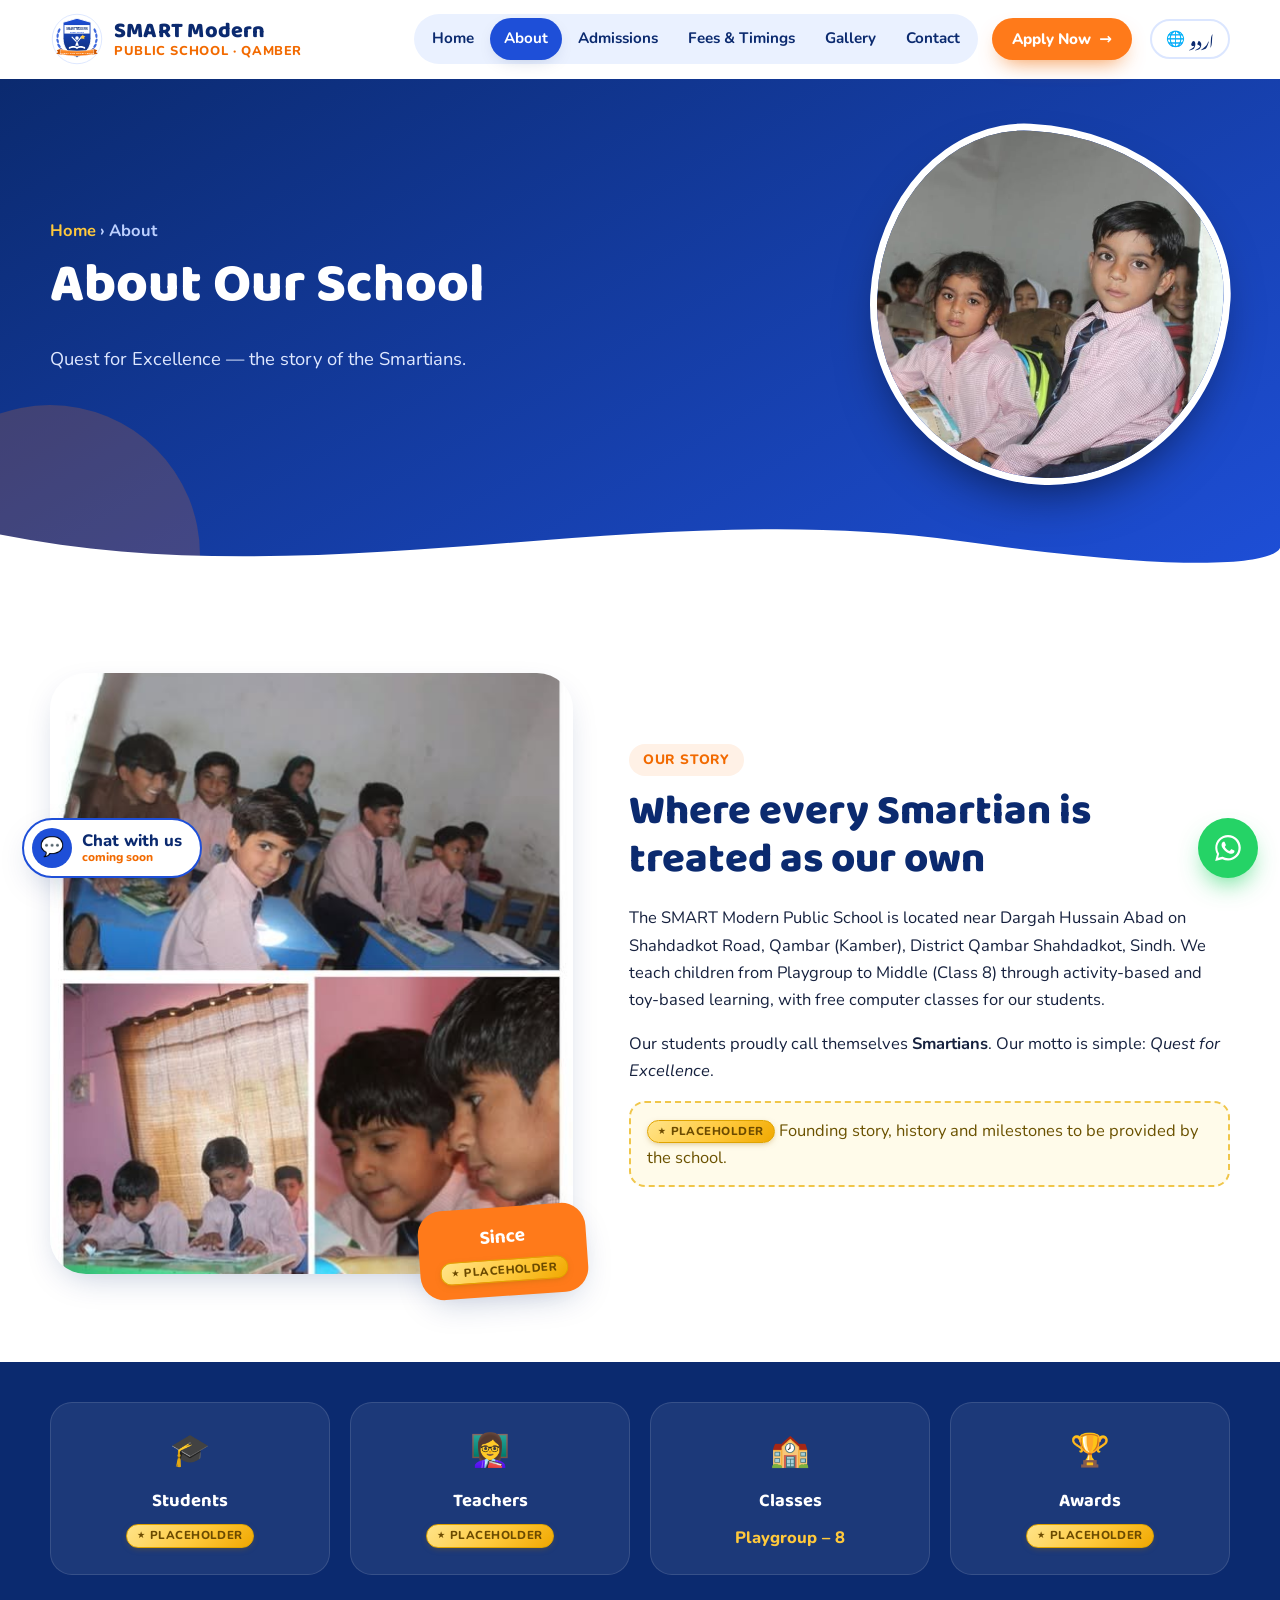
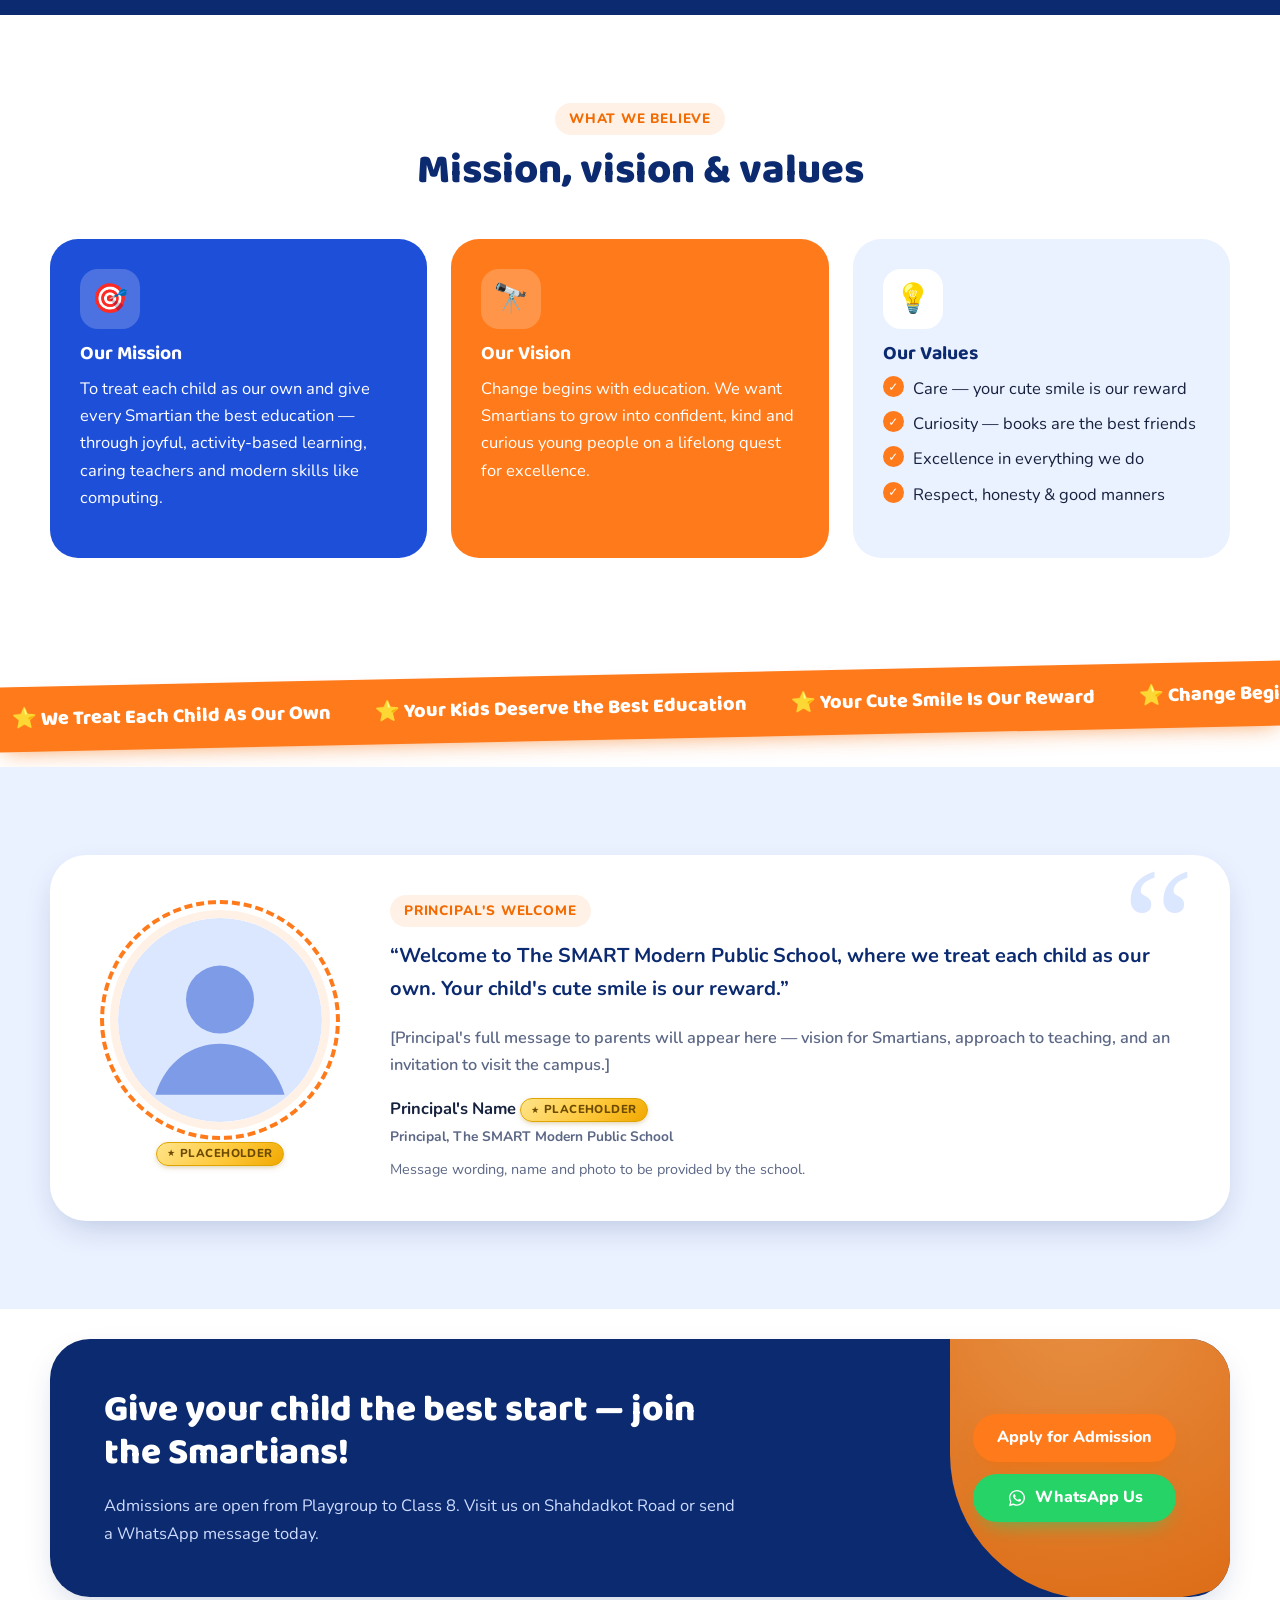
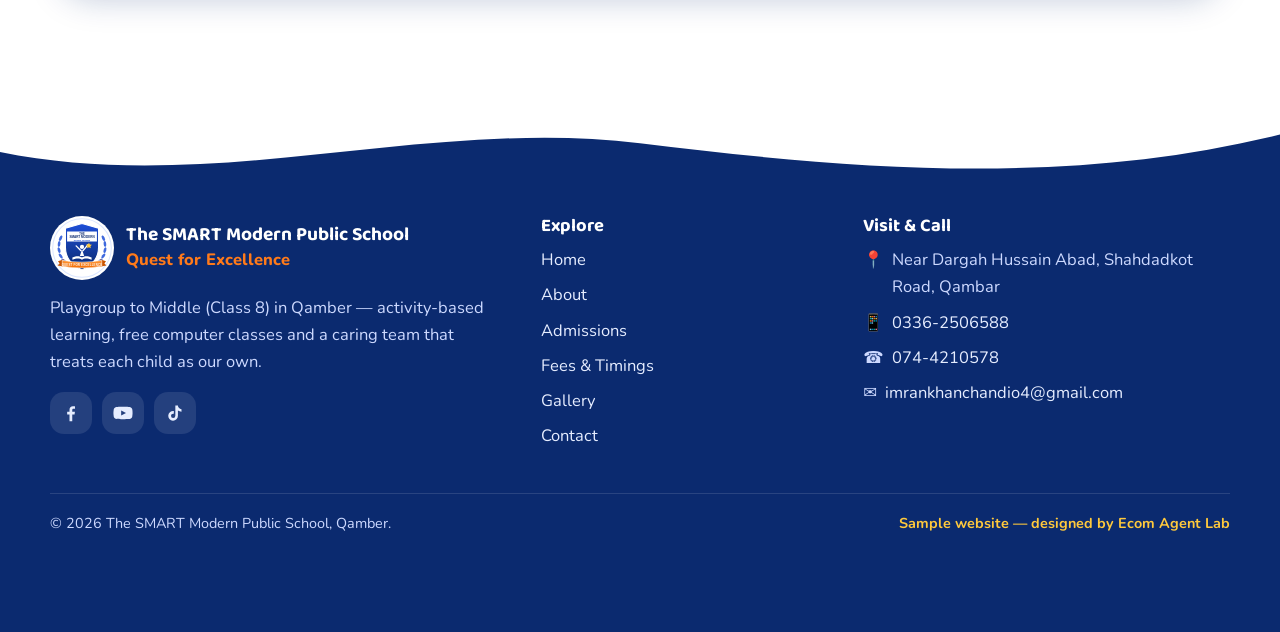
==== about.html @ 56d9afe9 "Sample website for The SMART Modern Public School, Qamber" ====
<!DOCTYPE html>
<html lang="en" dir="ltr">
<head>
<meta charset="utf-8">
<meta name="viewport" content="width=device-width, initial-scale=1">
<title>About — The SMART Modern Public School, Qamber</title>
<meta name="description" content="Our story, mission, vision and principal's message.">
<meta name="theme-color" content="#0b2a6f">
<meta property="og:title" content="About — The SMART Modern Public School, Qamber">
<meta property="og:description" content="Our story, mission, vision and principal's message.">
<meta property="og:image" content="assets/students-tablets-classroom.jpg">
<link rel="icon" type="image/svg+xml" href="assets/logo.svg">
<link rel="alternate icon" type="image/png" href="assets/favicon.png">
<link rel="preconnect" href="https://fonts.googleapis.com"><link rel="preconnect" href="https://fonts.gstatic.com" crossorigin>
<link href="https://fonts.googleapis.com/css2?family=Baloo+2:wght@500;600;700;800&family=Nunito:wght@400;600;700;800&family=Noto+Nastaliq+Urdu:wght@400;600;700&display=swap" rel="stylesheet">
<link rel="stylesheet" href="styles.css">
</head>
<body>
<a class="skip" href="#main"><span data-i18n="skip">Skip to content</span></a>
<header class="site-header">
  <div class="wrap hdr">
    <a class="brand" href="index.html">
      <img src="assets/logo.svg" alt="The SMART Modern Public School emblem" width="54" height="54">
      <span class="brand-txt"><strong><span data-i18n="brand.name">SMART Modern</span></strong><small><span data-i18n="brand.sub">Public School · Qamber</span></small></span>
    </a>
    <nav class="nav" id="main-nav" aria-label="Main"><ul><li><a href="index.html" data-i18n="nav.home">Home</a></li><li><a href="about.html" data-i18n="nav.about" aria-current="page">About</a></li><li><a href="admissions.html" data-i18n="nav.adm">Admissions</a></li><li><a href="fees-timings.html" data-i18n="nav.fees">Fees &amp; Timings</a></li><li><a href="gallery.html" data-i18n="nav.gallery">Gallery</a></li><li><a href="contact.html" data-i18n="nav.contact">Contact</a></li></ul>
      <a class="btn btn-orange nav-apply" href="admissions.html#inquiry"><span data-i18n="nav.apply">Apply Now</span> <span aria-hidden="true">→</span></a>
    </nav>
    <div class="hdr-actions">
      <button class="lang-toggle" type="button" lang="ur"><span class="globe" aria-hidden="true">🌐</span> <span class="lt-txt">اردو</span></button>
      <button class="menu-btn" type="button" aria-controls="main-nav" aria-expanded="false" aria-label="Menu" data-i18n-attr="aria-label:menu"><span></span><span></span><span></span></button>
    </div>
  </div>
</header>
<main id="main">
<section class="page-hero">
  <div class="wrap ph-grid">
    <div><p class="crumb"><a href="index.html" data-i18n="nav.home">Home</a> <span aria-hidden="true">›</span> <span data-i18n="ab.crumb">About</span></p>
    <h1><span data-i18n="ab.h1">About Our School</span></h1><p class="ph-sub"><span data-i18n="ab.sub">Quest for Excellence — the story of the Smartians.</span></p></div>
    <div class="ph-img"><img src="assets/smartians-reading.jpg" alt="" loading="eager"></div>
  </div>
  <svg class="wave" viewBox="0 0 1440 70" preserveAspectRatio="none" aria-hidden="true"><path d="M0 30 C360 80 720 0 1080 35 S1440 40 1440 40 V70 H0Z" fill="currentColor"/></svg>
</section>
<section class="sec"><div class="wrap story">
  <div class="story-img"><img src="assets/classroom-collage.jpg" alt="Classroom moments at SMART Modern" loading="lazy"><div class="story-badge"><strong><span data-i18n="ab.since">Since</span></strong><span class="ph" data-i18n="ph">Placeholder</span></div></div>
  <div class="story-text">
    <span class="eyebrow"><span data-i18n="ab.eb">Our story</span></span>
    <h2><span data-i18n="ab.h">Where every Smartian is treated as our own</span></h2>
    <p><span data-i18n="ab.p1">The SMART Modern Public School is located near Dargah Hussain Abad on Shahdadkot Road, Qambar (Kamber), District Qambar Shahdadkot, Sindh. We teach children from Playgroup to Middle (Class 8) through activity-based and toy-based learning, with free computer classes for our students.</span></p>
    <p><span data-i18n="ab.p2">Our students proudly call themselves <strong>Smartians</strong>. Our motto is simple: <em>Quest for Excellence</em>.</span></p>
    <p class="ph-box"><span class="ph" data-i18n="ph">Placeholder</span> <span data-i18n="ab.ph">Founding story, history and milestones to be provided by the school.</span></p>
  </div>
</div></section>
<section class="stats-band"><div class="wrap stats">
  <div class="stat"><span class="num">🎓</span><strong><span data-i18n="st.1">Students</span></strong><span class="ph" data-i18n="ph">Placeholder</span></div>
  <div class="stat"><span class="num">👩‍🏫</span><strong><span data-i18n="st.2">Teachers</span></strong><span class="ph" data-i18n="ph">Placeholder</span></div>
  <div class="stat"><span class="num">🏫</span><strong><span data-i18n="st.3">Classes</span></strong><span class="stat-v"><span data-i18n="st.3v">Playgroup – 8</span></span></div>
  <div class="stat"><span class="num">🏆</span><strong><span data-i18n="st.4">Awards</span></strong><span class="ph" data-i18n="ph">Placeholder</span></div>
</div></section>
<section class="sec"><div class="wrap">
  <div class="sec-head center"><span class="eyebrow"><span data-i18n="mv.eb">What we believe</span></span><h2><span data-i18n="mv.t">Mission, vision &amp; values</span></h2></div>
  <div class="mv-grid">
    <article class="mv-card mv-blue"><div class="mv-ico" aria-hidden="true">🎯</div><h3><span data-i18n="mv.mt">Our Mission</span></h3><p><span data-i18n="mv.mp">To treat each child as our own and give every Smartian the best education — through joyful, activity-based learning, caring teachers and modern skills like computing.</span></p></article>
    <article class="mv-card mv-orange"><div class="mv-ico" aria-hidden="true">🔭</div><h3><span data-i18n="mv.vt">Our Vision</span></h3><p><span data-i18n="mv.vp">Change begins with education. We want Smartians to grow into confident, kind and curious young people on a lifelong quest for excellence.</span></p></article>
    <article class="mv-card mv-sky"><div class="mv-ico" aria-hidden="true">💡</div><h3><span data-i18n="mv.lt">Our Values</span></h3><ul class="ticks"><span data-i18n="mv.ll"><li>Care — your cute smile is our reward</li><li>Curiosity — books are the best friends</li><li>Excellence in everything we do</li><li>Respect, honesty &amp; good manners</li></span></ul></article>
  </div>
</div></section>
<div class="marquee-band"><div class="marquee" aria-label="School slogans"><ul><li>⭐ <span data-i18n="sl.s1">We Treat Each Child As Our Own</span></li><li>⭐ <span data-i18n="sl.s2">Your Kids Deserve the Best Education</span></li><li>⭐ <span data-i18n="sl.s3">Your Cute Smile Is Our Reward</span></li><li>⭐ <span data-i18n="sl.s4">Change Begins with Education</span></li><li>⭐ <span data-i18n="sl.s5">Books Are the Best Friends</span></li></ul><ul aria-hidden="true"><li>⭐ <span data-i18n="sl.s1">We Treat Each Child As Our Own</span></li><li>⭐ <span data-i18n="sl.s2">Your Kids Deserve the Best Education</span></li><li>⭐ <span data-i18n="sl.s3">Your Cute Smile Is Our Reward</span></li><li>⭐ <span data-i18n="sl.s4">Change Begins with Education</span></li><li>⭐ <span data-i18n="sl.s5">Books Are the Best Friends</span></li></ul></div></div>
<section class="sec sec-tint"><div class="wrap"><div class="principal-card">
  <div class="pc-photo"><svg class="avatar" viewBox="0 0 120 120" role="img" aria-label="Principal photo placeholder"><circle cx="60" cy="60" r="60" fill="#dbe6ff"/><circle cx="60" cy="48" r="20" fill="#7d9be6"/><path d="M22 104c6-20 22-30 38-30s32 10 38 30" fill="#7d9be6"/></svg><span class="ph" data-i18n="ph">Placeholder</span></div>
  <div class="pc-body">
    <span class="eyebrow"><span data-i18n="pr.eb">Principal's Welcome</span></span>
    <blockquote><p><span data-i18n="pr.q">“Welcome to The SMART Modern Public School, where we treat each child as our own. Your child's cute smile is our reward.”</span></p><p><span data-i18n="pr.m2">[Principal's full message to parents will appear here — vision for Smartians, approach to teaching, and an invitation to visit the campus.]</span></p></blockquote>
    <p class="pc-name"><strong><span data-i18n="pr.name">Principal's Name</span></strong> <span class="ph" data-i18n="ph">Placeholder</span><br><small><span data-i18n="pr.role">Principal, The SMART Modern Public School</span></small></p>
    <p class="note"><span data-i18n="pr.note">Message wording, name and photo to be provided by the school.</span></p>
  </div>
</div></div></section>
<section class="cta"><div class="wrap"><div class="cta-box">
  <div class="cta-blob" aria-hidden="true"></div>
  <div class="cta-text"><h2><span data-i18n="cta.t">Give your child the best start — join the Smartians!</span></h2>
  <p><span data-i18n="cta.p">Admissions are open from Playgroup to Class 8. Visit us on Shahdadkot Road or send a WhatsApp message today.</span></p></div>
  <div class="cta-btns"><a class="btn btn-orange" href="admissions.html#inquiry"><span data-i18n="btn.apply">Apply for Admission</span></a>
  <a class="btn btn-wa" href="https://wa.me/923362506588" target="_blank" rel="noopener"><svg viewBox="0 0 32 32" aria-hidden="true"><path fill="currentColor" d="M16.04 3C9 3 3.3 8.7 3.3 15.73c0 2.25.6 4.45 1.72 6.38L3.2 29l7.08-1.86a12.7 12.7 0 0 0 5.76 1.38h.01c7.03 0 12.74-5.7 12.74-12.74C28.79 8.7 23.07 3 16.04 3Zm0 23.34h-.01a10.6 10.6 0 0 1-5.4-1.48l-.39-.23-4.2 1.1 1.12-4.1-.25-.42a10.56 10.56 0 0 1-1.62-5.480c0-5.85 4.76-10.6 10.62-10.6 5.84 0 10.6 4.75 10.6 10.6 0 5.86-4.76 10.61-10.47 10.61Zm5.82-7.94c-.32-.16-1.9-.94-2.19-1.04-.29-.11-.5-.16-.72.16-.21.32-.82 1.04-1.010 1.25-.19.21-.37.24-.69.08-.32-.16-1.35-.5-2.57-1.59-.95-.85-1.59-1.9-1.78-2.21-.19-.32-.02-.5.14-.65.14-.14.32-.37.48-.56.16-.19.21-.32.32-.53.11-.21.05-.4-.03-.56-.08-.16-.72-1.73-.98-2.37-.26-.62-.52-.54-.72-.55h-.61c-.21 0-.56.08-.85.4-.29.32-1.11 1.09-1.11 2.66s1.14 3.08 1.3 3.3c.16.21 2.24 3.42 5.43 4.8.76.33 1.35.52 1.81.67.76.24 1.45.2 2 .12.61-.09 1.9-.78 2.16-1.53.27-.75.27-1.4.19-1.530-.08-.14-.29-.22-.61-.38Z"/></svg> <span data-i18n="btn.wa">WhatsApp Us</span></a></div>
</div></div></section>
</main>
<footer class="site-footer">
  <svg class="foot-wave" viewBox="0 0 1440 80" preserveAspectRatio="none" aria-hidden="true"><path d="M0 40 C240 90 480 0 720 30 S1200 80 1440 20 V80 H0Z" fill="currentColor"/></svg>
  <div class="foot-inner"><div class="wrap foot-grid">
    <div class="foot-brand">
      <div class="fb-row"><img src="assets/logo.svg" alt="" width="64" height="64"><div><strong><span data-i18n="ft.name">The SMART Modern Public School</span></strong><span class="tag"><span data-i18n="tagline">Quest for Excellence</span></span></div></div>
      <p><span data-i18n="ft.about">Playgroup to Middle (Class 8) in Qamber — activity-based learning, free computer classes and a caring team that treats each child as our own.</span></p>
      <div class="socials">
        <a href="https://www.facebook.com/Thesmartmodernpublicschool" target="_blank" rel="noopener" aria-label="Facebook"><svg viewBox="0 0 24 24" aria-hidden="true"><path fill="currentColor" d="M13.5 22v-8.2h2.8l.4-3.2h-3.2V8.5c0-.9.3-1.6 1.6-1.6h1.7V4.1c-.3 0-1.3-.1-2.5-.1-2.5 0-4.1 1.5-4.1 4.2v2.4H7.4v3.2h2.8V22h3.3Z"/></svg></a>
        <a href="https://www.youtube.com/@Thesmart_modernpublicschool" target="_blank" rel="noopener" aria-label="YouTube"><svg viewBox="0 0 24 24" aria-hidden="true"><path fill="currentColor" d="M23 7.2a3 3 0 0 0-2.1-2.1C19 4.6 12 4.6 12 4.6s-7 0-8.9.5A3 3 0 0 0 1 7.2 31 31 0 0 0 .5 12a31 31 0 0 0 .5 4.8 3 3 0 0 0 2.1 2.1c1.9.5 8.9.5 8.9.5s7 0 8.9-.5a3 3 0 0 0 2.1-2.1c.4-1.6.5-4.8.5-4.8s0-3.2-.5-4.8ZM9.8 15V9l5.8 3-5.8 3Z"/></svg></a>
        <a href="https://www.tiktok.com/@smartmodernpublicschool" target="_blank" rel="noopener" aria-label="TikTok"><svg viewBox="0 0 24 24" aria-hidden="true"><path fill="currentColor" d="M16.6 5.8A4.3 4.3 0 0 1 15.5 3h-3.1v12.4a2.6 2.6 0 1 1-2.6-2.6c.3 0 .5 0 .8.1V9.7a5.8 5.8 0 1 0 4.9 5.7V9.1a7.4 7.4 0 0 0 4.3 1.4V7.4a4.3 4.3 0 0 1-3.2-1.6Z"/></svg></a>
      </div>
    </div>
    <div><h3><span data-i18n="ft.links">Explore</span></h3><ul><li><a href="index.html" data-i18n="nav.home">Home</a></li><li><a href="about.html" data-i18n="nav.about">About</a></li><li><a href="admissions.html" data-i18n="nav.adm">Admissions</a></li><li><a href="fees-timings.html" data-i18n="nav.fees">Fees &amp; Timings</a></li><li><a href="gallery.html" data-i18n="nav.gallery">Gallery</a></li><li><a href="contact.html" data-i18n="nav.contact">Contact</a></li></ul></div>
    <div><h3><span data-i18n="ft.contact">Visit &amp; Call</span></h3><ul class="foot-contact">
      <li>📍 <span data-i18n="addr.short">Near Dargah Hussain Abad, Shahdadkot Road, Qambar</span></li>
      <li>📱 <a href="tel:+923362506588" dir="ltr">0336-2506588</a></li>
      <li>☎️ <a href="tel:+92744210578" dir="ltr">074-4210578</a></li>
      <li>✉️ <a href="mailto:imrankhanchandio4@gmail.com">imrankhanchandio4@gmail.com</a></li></ul></div>
  </div>
  <div class="wrap foot-bottom">
    <span>© <span id="year">2026</span> <span data-i18n="ft.rights">The SMART Modern Public School, Qamber.</span></span>
    <span class="credit"><span data-i18n="ft.credit">Sample website — designed by Ecom Agent Lab</span></span>
  </div></div>
</footer>
<a class="wa-float" href="https://wa.me/923362506588" target="_blank" rel="noopener" aria-label="Chat on WhatsApp" data-i18n-attr="aria-label:wa" title="WhatsApp 0336-2506588"><svg viewBox="0 0 32 32" aria-hidden="true"><path fill="currentColor" d="M16.04 3C9 3 3.3 8.7 3.3 15.73c0 2.25.6 4.45 1.72 6.38L3.2 29l7.08-1.86a12.7 12.7 0 0 0 5.76 1.38h.01c7.03 0 12.74-5.7 12.74-12.74C28.79 8.7 23.07 3 16.04 3Zm0 23.34h-.01a10.6 10.6 0 0 1-5.4-1.48l-.39-.23-4.2 1.1 1.12-4.1-.25-.42a10.56 10.56 0 0 1-1.62-5.480c0-5.85 4.76-10.6 10.62-10.6 5.84 0 10.6 4.75 10.6 10.6 0 5.86-4.76 10.61-10.47 10.61Zm5.82-7.94c-.32-.16-1.9-.94-2.19-1.04-.29-.11-.5-.16-.72.16-.21.32-.82 1.04-1.010 1.25-.19.21-.37.24-.69.08-.32-.16-1.35-.5-2.57-1.59-.95-.85-1.59-1.9-1.78-2.21-.19-.32-.02-.5.14-.65.14-.14.32-.37.48-.56.16-.19.21-.32.32-.53.11-.21.05-.4-.03-.56-.08-.16-.72-1.73-.98-2.37-.26-.62-.52-.54-.72-.55h-.61c-.21 0-.56.08-.85.4-.29.32-1.11 1.09-1.11 2.66s1.14 3.08 1.3 3.3c.16.21 2.24 3.42 5.43 4.8.76.33 1.35.52 1.81.67.76.24 1.45.2 2 .12.61-.09 1.9-.78 2.16-1.53.27-.75.27-1.4.19-1.530-.08-.14-.29-.22-.61-.38Z"/></svg></a>
<div class="chat-wrap">
  <div class="chat-tip" id="chat-tip" role="status"><span data-i18n="chat.tip">🤖 Our AI admissions assistant is coming soon! For now, message us on WhatsApp.</span></div>
  <button class="chat-bubble" type="button" aria-expanded="false" aria-controls="chat-tip"><span class="cb-ico" aria-hidden="true">💬</span><span class="cb-txt"><span data-i18n="chat.lbl">Chat with us</span><small><span data-i18n="chat.soon">coming soon</span></small></span></button>
</div>
<div class="lightbox" role="dialog" aria-modal="true" aria-label="Photo viewer">
  <button class="lb-close" type="button" aria-label="Close">×</button>
  <button class="lb-prev" type="button" aria-label="Previous">‹</button>
  <figure><img src="" alt=""><figcaption class="lb-cap"></figcaption></figure>
  <button class="lb-next" type="button" aria-label="Next">›</button>
</div>
<script src="main.js"></script>
</body>
</html>
---- styles.css ----
/* The SMART Modern Public School — sample site styles. Royal/navy blue + orange + white. */
:root{
  --navy:#0b2a6f; --navy-2:#102f80; --royal:#1e4fd8; --royal-2:#3a6bf0; --sky:#eaf1ff; --sky-2:#dbe6ff;
  --orange:#ff7a1a; --orange-2:#f26a00; --orange-soft:#fff1e6; --yellow:#ffc93c; --green:#22b07d; --pink:#ff6f91;
  --ink:#16213e; --muted:#5b6785; --line:#e3e9f7; --white:#fff;
  --r-lg:28px; --r-md:20px; --r-sm:14px;
  --shadow:0 12px 34px -12px rgba(11,42,111,.28); --shadow-sm:0 6px 18px -8px rgba(11,42,111,.25);
  --font:"Nunito",system-ui,-apple-system,"Segoe UI",Roboto,sans-serif; --head:"Baloo 2","Nunito",system-ui,sans-serif;
  --ur:"Noto Nastaliq Urdu","Jameel Noori Nastaleeq",serif;
}
*,*::before,*::after{box-sizing:border-box}
html{scroll-behavior:smooth;-webkit-text-size-adjust:100%}
body{margin:0;font-family:var(--font);color:var(--ink);background:#fff;line-height:1.65;font-size:16.5px;overflow-x:hidden}
img{max-width:100%;display:block}
a{color:var(--royal)}
h1,h2,h3{font-family:var(--head);line-height:1.15;margin:0 0 .5em;color:var(--navy)}
h2{font-size:clamp(1.8rem,3.4vw,2.6rem);font-weight:800}
h3{font-size:1.22rem;font-weight:700}
p{margin:0 0 1em}
.wrap{width:min(1180px,100% - 40px);margin-inline:auto}
.skip{position:absolute;inset-inline-start:8px;top:8px;transform:translateY(-300%);background:var(--orange);color:#fff;padding:8px 14px;border-radius:10px;z-index:200}
.skip:focus{transform:none}
:focus-visible{outline:3px solid var(--orange);outline-offset:3px;border-radius:8px}

/* Urdu */
html[lang="ur"] body{font-family:var(--ur);line-height:2.1;font-size:16px}
html[lang="ur"] h1,html[lang="ur"] h2,html[lang="ur"] h3{font-family:var(--ur);line-height:1.9;font-weight:700}
html[lang="ur"] .btn,html[lang="ur"] .eyebrow,html[lang="ur"] .pill{font-family:var(--ur)}
html[lang="ur"] h1{font-size:clamp(2rem,4.2vw,3.1rem)}
html[lang="ur"] h2{font-size:clamp(1.5rem,2.8vw,2.1rem)}

/* Placeholder badge (gold) */
.ph{display:inline-flex;align-items:center;gap:4px;font-family:var(--font);font-size:.72rem;font-weight:800;letter-spacing:.04em;text-transform:uppercase;line-height:1;
  color:#6b4a00;background:linear-gradient(135deg,#ffe48a,#ffc93c 55%,#f0a800);border:1px solid #e0a400;padding:5px 10px;border-radius:999px;box-shadow:0 2px 6px -2px rgba(160,110,0,.5);vertical-align:middle;white-space:nowrap}
.ph::before{content:"★";font-size:.8em}
html[lang="ur"] .ph{font-family:var(--ur);text-transform:none;font-size:.78rem;line-height:1.6;padding:2px 10px}

/* Buttons */
.btn{display:inline-flex;align-items:center;justify-content:center;gap:8px;padding:12px 22px;border-radius:999px;font-weight:800;font-size:1rem;text-decoration:none;border:2px solid transparent;cursor:pointer;transition:transform .2s,box-shadow .2s,background .2s;font-family:var(--font);line-height:1.2}
.btn:hover{transform:translateY(-2px)}
.btn svg{width:20px;height:20px}
.btn-lg{padding:15px 28px;font-size:1.05rem}
.btn-orange{background:var(--orange);color:#fff;box-shadow:0 10px 22px -10px rgba(242,106,0,.8)}
.btn-orange:hover{background:var(--orange-2)}
.btn-ghost{background:rgba(255,255,255,.12);color:#fff;border-color:rgba(255,255,255,.5)}
.btn-ghost:hover{background:rgba(255,255,255,.22)}
.btn-white{background:#fff;color:var(--orange-2)}
.btn-wa{background:#25d366;color:#fff;box-shadow:0 10px 22px -12px rgba(37,211,102,.9)}
.btn-outline{border-color:var(--royal);color:var(--royal);background:#fff}
.btn-outline:hover{background:var(--royal);color:#fff}

/* Header */
.site-header{position:sticky;top:0;z-index:50;background:rgba(255,255,255,.92);backdrop-filter:saturate(1.4) blur(10px);border-bottom:1px solid transparent;transition:box-shadow .25s,border-color .25s}
.site-header.scrolled{box-shadow:0 8px 24px -16px rgba(11,42,111,.45);border-color:var(--line)}
.hdr{display:flex;align-items:center;gap:18px;min-height:78px}
.brand{display:flex;align-items:center;gap:10px;text-decoration:none;flex-shrink:0}
.brand img{width:54px;height:54px}
.brand-txt{display:flex;flex-direction:column;line-height:1.1}
.brand-txt strong{font-family:var(--head);font-size:1.35rem;color:var(--navy);font-weight:800;letter-spacing:.01em}
.brand-txt small{color:var(--orange-2);font-weight:800;font-size:.8rem;letter-spacing:.05em;text-transform:uppercase}
html[lang="ur"] .brand-txt strong{font-family:var(--ur);font-size:1.1rem;line-height:1.8}
html[lang="ur"] .brand-txt small{font-family:var(--ur);text-transform:none;letter-spacing:0;font-size:.78rem;line-height:1.8}
.nav{display:flex;align-items:center;gap:14px;margin-inline-start:auto}
.nav ul{display:flex;gap:2px;list-style:none;margin:0;padding:4px;background:var(--sky);border-radius:999px}
.nav ul a{display:block;padding:8px 14px;border-radius:999px;color:var(--navy);text-decoration:none;font-weight:700;font-size:.95rem;white-space:nowrap}
.nav ul a:hover{background:#fff;color:var(--royal)}
.nav ul a[aria-current="page"]{background:var(--royal);color:#fff;box-shadow:var(--shadow-sm)}
.nav-apply{padding:10px 18px;font-size:.95rem;white-space:nowrap}
html[dir="rtl"] .nav-apply span[aria-hidden]{display:inline-block;transform:scaleX(-1)}
.hdr-actions{display:flex;align-items:center;gap:8px}
.lang-toggle{display:inline-flex;align-items:center;gap:4px;border:2px solid var(--sky-2);background:#fff;color:var(--navy);border-radius:999px;padding:6px 14px;font-weight:800;cursor:pointer;font-size:.95rem;font-family:var(--font)}
.lang-toggle .lt-txt{font-family:var(--ur);line-height:1.6}
html[lang="ur"] .lang-toggle .lt-txt{font-family:var(--font);line-height:1.4}
.lang-toggle:hover{border-color:var(--orange)}
.menu-btn{display:none;width:46px;height:46px;border-radius:14px;border:0;background:var(--navy);cursor:pointer;flex-direction:column;justify-content:center;align-items:center;gap:5px}
.menu-btn span{width:22px;height:2.5px;border-radius:2px;background:#fff;transition:transform .25s,opacity .25s}
.menu-btn[aria-expanded="true"] span:nth-child(1){transform:translateY(7.5px) rotate(45deg)}
.menu-btn[aria-expanded="true"] span:nth-child(2){opacity:0}
.menu-btn[aria-expanded="true"] span:nth-child(3){transform:translateY(-7.5px) rotate(-45deg)}

/* Hero */
.hero{position:relative;background:radial-gradient(1200px 500px at 85% -10%,#2f63f0 0%,transparent 60%),linear-gradient(160deg,var(--navy) 0%,#13399a 60%,var(--royal) 100%);color:#fff;padding:56px 0 120px;overflow:hidden}
.hero-deco span{position:absolute;pointer-events:none}
.hero-deco .d1{width:340px;height:340px;border-radius:50%;background:rgba(255,122,26,.18);top:-120px;inset-inline-start:-120px}
.hero-deco .d2{width:180px;height:180px;border-radius:50%;border:22px solid rgba(255,255,255,.07);bottom:60px;inset-inline-start:38%}
.hero-deco .d3{width:14px;height:14px;border-radius:50%;background:var(--yellow);top:90px;inset-inline-start:46%;box-shadow:60px 220px 0 -3px var(--orange),-300px 330px 0 -4px #fff}
.hero-deco .d4{color:var(--yellow);font-size:2rem;top:40px;inset-inline-end:44%;opacity:.8}
.hero-deco .d5{font-size:1.8rem;bottom:150px;inset-inline-start:4%;transform:rotate(-20deg);opacity:.9}
.hero-deco .d6{font-size:1.5rem;top:30px;inset-inline-end:6%}
.hero-grid{position:relative;display:grid;grid-template-columns:1.05fr 1fr;gap:48px;align-items:center}
.pill{display:inline-flex;align-items:center;gap:10px;background:rgba(255,255,255,.12);border:1px solid rgba(255,255,255,.25);padding:7px 16px;border-radius:999px;font-weight:800;font-size:.9rem;margin-bottom:18px}
.pulse{width:10px;height:10px;border-radius:50%;background:#3dff9a;box-shadow:0 0 0 0 rgba(61,255,154,.7);animation:pulse 1.8s infinite}
@keyframes pulse{70%{box-shadow:0 0 0 10px rgba(61,255,154,0)}100%{box-shadow:0 0 0 0 rgba(61,255,154,0)}}
.hero h1{color:#fff;font-size:clamp(2.4rem,5.2vw,4rem);font-weight:800;margin-bottom:.2em;letter-spacing:-.01em}
.hero h1 .hl{color:var(--orange);position:relative;display:inline-block}
.hero h1 .hl::after{content:"";position:absolute;inset-inline:0;bottom:.06em;height:.18em;background:rgba(255,201,60,.45);border-radius:6px;z-index:-1}
.hero-tag{font-family:var(--head);font-size:1.25rem;color:var(--yellow);font-weight:700;letter-spacing:.12em;text-transform:uppercase;margin-bottom:14px}
html[lang="ur"] .hero-tag{font-family:var(--ur);letter-spacing:0}
.lead{font-size:1.12rem;color:#dfe8ff;max-width:560px}
.hero-btns{display:flex;flex-wrap:wrap;gap:12px;margin:26px 0 22px}
.hero-chips{display:flex;flex-wrap:wrap;gap:10px;list-style:none;padding:0;margin:0}
.hero-chips li{background:#fff;color:var(--navy);padding:6px 14px;border-radius:999px;font-weight:800;font-size:.9rem;box-shadow:var(--shadow-sm)}
.hero-art{position:relative;min-height:470px}
.blob-main{position:absolute;inset:20px 40px 30px 30px;border-radius:46% 54% 42% 58%/52% 44% 56% 48%;overflow:hidden;border:8px solid #fff;box-shadow:0 30px 60px -20px rgba(0,0,0,.5);background:var(--sky)}
.blob-main img{width:100%;height:100%;object-fit:cover}
.blob-sm{position:absolute;width:150px;height:150px;border-radius:50%;overflow:hidden;border:6px solid var(--orange);box-shadow:var(--shadow)}
.blob-sm img{width:100%;height:100%;object-fit:cover}
.b-a{top:-6px;inset-inline-end:0}
.b-b{bottom:-10px;inset-inline-start:-6px;width:130px;height:130px;border-color:var(--yellow)}
.b-b img{object-position:center 20%}
.float-card{position:absolute;display:flex;align-items:center;gap:10px;background:#fff;color:var(--navy);padding:10px 16px;border-radius:18px;box-shadow:var(--shadow);animation:bob 4s ease-in-out infinite}
.float-card span{font-size:1.7rem}
.float-card strong{display:block;font-family:var(--head);font-size:1rem;line-height:1.1}
.float-card small{display:block;color:var(--muted);font-weight:700;font-size:.85rem}
html[lang="ur"] .float-card strong{font-family:var(--ur);line-height:1.8}
.fc1{bottom:40px;inset-inline-end:-10px}
.fc2{top:60px;inset-inline-start:-14px;animation-delay:-2s}
@keyframes bob{50%{transform:translateY(-8px)}}
.wave{position:absolute;left:0;right:0;bottom:-1px;width:100%;height:90px;color:#fff}

/* Admissions strip */
.adm-strip-wrap{position:relative;margin-top:-70px;z-index:3}
.adm-strip{display:flex;align-items:center;gap:20px;background:linear-gradient(120deg,var(--orange) 0%,#ff9440 100%);color:#fff;border-radius:var(--r-lg);padding:22px 28px;box-shadow:0 22px 40px -18px rgba(242,106,0,.65);position:relative;overflow:hidden}
.adm-strip::after{content:"";position:absolute;width:220px;height:220px;border-radius:50%;background:rgba(255,255,255,.12);inset-inline-end:-60px;top:-90px}
.as-ico{font-size:2.4rem;background:#fff;width:68px;height:68px;border-radius:20px;display:grid;place-items:center;flex-shrink:0;transform:rotate(-6deg)}
.as-text{flex:1}
.as-text strong{display:block;font-family:var(--head);font-size:1.5rem;line-height:1.2}
html[lang="ur"] .as-text strong{font-family:var(--ur);line-height:1.9}
.as-ph{display:inline-flex;align-items:center;gap:6px;opacity:.95}
.as-btns{display:flex;gap:10px;flex-wrap:wrap;position:relative;z-index:1}

/* Sections */
.sec{padding:88px 0}
.sec-tint{background:var(--sky);position:relative}
.sec-head{max-width:720px;margin-bottom:44px}
.sec-head.center{text-align:center;margin-inline:auto}
.sec-head p{color:var(--muted);font-size:1.08rem}
.eyebrow{display:inline-block;font-weight:800;color:var(--orange-2);background:var(--orange-soft);padding:5px 14px;border-radius:999px;font-size:.85rem;letter-spacing:.06em;text-transform:uppercase;margin-bottom:12px}
html[lang="ur"] .eyebrow{text-transform:none;letter-spacing:0}
.note{color:var(--muted);font-size:.9rem;margin:0}
.center-note{text-align:center;color:var(--muted);margin:-20px auto 32px;max-width:720px}
.sub-note{text-align:center;color:var(--muted);margin:28px 0 0}

/* Why */
.why-grid{display:grid;grid-template-columns:repeat(3,1fr);gap:24px}
.why-card{background:#fff;border:2px solid var(--line);border-radius:var(--r-lg);padding:28px;transition:transform .25s,box-shadow .25s,border-color .25s;position:relative;overflow:hidden}
.why-card:hover{transform:translateY(-6px);box-shadow:var(--shadow);border-color:transparent}
.why-ico{width:64px;height:64px;border-radius:20px;display:grid;place-items:center;font-size:1.9rem;margin-bottom:16px}
.why-card p{color:var(--muted);margin:0}
.c-blue .why-ico,.c-ico.c-blue{background:#e1eaff}.c-orange .why-ico,.c-ico.c-orange{background:#ffe7d4}.c-green .why-ico,.c-ico.c-green{background:#d9f5ea}
.c-yellow .why-ico,.c-ico.c-yellow{background:#fff3cc}.c-pink .why-ico,.c-ico.c-pink{background:#ffe1e8}.c-sky .why-ico{background:#dcf2ff}
.why-card::after{content:"";position:absolute;width:90px;height:90px;border-radius:50%;inset-inline-end:-30px;bottom:-30px;opacity:.5}
.c-blue::after{background:#e1eaff}.c-orange::after{background:#ffe7d4}.c-green::after{background:#d9f5ea}.c-yellow::after{background:#fff3cc}.c-pink::after{background:#ffe1e8}.c-sky::after{background:#dcf2ff}

/* Journey */
.journey{display:grid;grid-template-columns:repeat(3,1fr);gap:26px;position:relative}
.journey::before{content:"";position:absolute;top:38px;inset-inline:12%;border-top:4px dashed #b7c8f5;z-index:0}
.stage{position:relative;background:#fff;border-radius:var(--r-lg);padding:56px 26px 26px;box-shadow:var(--shadow-sm);text-align:center;margin-top:38px}
.stage-num{position:absolute;top:-34px;left:50%;transform:translateX(-50%);width:70px;height:70px;border-radius:50%;display:grid;place-items:center;font-family:var(--head);font-size:1.9rem;font-weight:800;color:#fff;border:6px solid var(--sky)}
.s1 .stage-num{background:var(--orange)}.s2 .stage-num{background:var(--royal)}.s3 .stage-num{background:var(--navy)}
.stage-emoji{font-size:2.2rem}
.lvl{display:inline-block;font-weight:800;color:var(--royal);background:var(--sky);padding:3px 12px;border-radius:999px;font-size:.9rem;margin-bottom:10px}
.stage p:last-child{color:var(--muted);margin:0}
.computer-card{display:flex;gap:24px;align-items:center;margin-top:30px;background:linear-gradient(120deg,var(--navy),var(--royal));color:#fff;border-radius:var(--r-lg);padding:30px 34px;box-shadow:var(--shadow);position:relative;overflow:hidden}
.computer-card::after{content:"</>";position:absolute;inset-inline-end:30px;bottom:-20px;font-family:monospace;font-size:7rem;color:rgba(255,255,255,.07);font-weight:700}
.cc-ico{font-size:3rem;background:rgba(255,255,255,.12);width:96px;height:96px;border-radius:26px;display:grid;place-items:center;flex-shrink:0}
.computer-card h3{color:#fff;font-size:1.6rem;margin-bottom:6px}
.computer-card p{color:#dfe8ff;margin:0 0 8px}
.computer-card .note{color:#c7d6ff}
.free-badge{display:inline-block;background:var(--orange);color:#fff;font-weight:900;padding:2px 12px;border-radius:999px;font-size:.8rem;letter-spacing:.1em;margin-bottom:6px}

/* Marquee */
.marquee-band{overflow:hidden;padding:18px 0}
.marquee{display:flex;overflow:hidden;background:var(--orange);color:#fff;padding:16px 0;transform:rotate(-1.2deg);margin:10px -10px;box-shadow:0 10px 24px -14px rgba(242,106,0,.8);user-select:none}
.marquee ul{display:flex;flex-shrink:0;gap:44px;padding:0 22px;margin:0;list-style:none;animation:scroll 34s linear infinite;min-width:100%;justify-content:space-around}
.marquee li{font-family:var(--head);font-weight:800;font-size:1.25rem;white-space:nowrap}
html[lang="ur"] .marquee li{font-family:var(--ur);font-size:1.05rem}
@keyframes scroll{to{transform:translateX(-100%)}}
html[dir="rtl"] .marquee ul{animation-name:scroll-rtl}
@keyframes scroll-rtl{to{transform:translateX(100%)}}

/* Activities */
.act-grid{display:grid;grid-template-columns:repeat(4,1fr);gap:22px}
.act-card{background:#fff;border-radius:var(--r-lg);overflow:hidden;box-shadow:var(--shadow-sm);transition:transform .25s}
.act-card:hover{transform:translateY(-6px) rotate(-.6deg)}
.act-img{aspect-ratio:4/3.2;overflow:hidden;background:var(--sky)}
.act-img img{width:100%;height:100%;object-fit:cover;transition:transform .5s}
.act-card:hover .act-img img{transform:scale(1.06)}
.act-body{padding:18px 20px 22px;border-top:5px solid var(--orange)}
.act-card:nth-child(2n) .act-body{border-color:var(--royal)}
.act-body p{color:var(--muted);margin:0;font-size:.97rem}

/* Principal */
.principal-card{display:grid;grid-template-columns:260px 1fr;gap:40px;align-items:center;background:#fff;border-radius:36px;padding:40px;box-shadow:var(--shadow);position:relative}
.principal-card::before{content:"“";position:absolute;inset-inline-end:36px;top:-10px;font-family:Georgia,serif;font-size:10rem;color:var(--sky-2);line-height:1}
.pc-photo{position:relative;display:flex;flex-direction:column;align-items:center;gap:12px}
.avatar{width:220px;height:220px;border-radius:50%;border:8px solid var(--orange-soft);outline:4px dashed var(--orange);outline-offset:6px}
.pc-body blockquote{margin:0 0 14px;font-size:1.25rem;color:var(--navy);font-weight:700;position:relative}
.pc-body blockquote p:last-child{font-weight:600;font-size:1.02rem;color:var(--muted)}
.pc-name{margin-bottom:8px}
.pc-name small{color:var(--muted);font-weight:700}

/* Gallery */
.split-head{display:flex;align-items:flex-end;justify-content:space-between;gap:20px;margin-bottom:34px}
.split-head .sec-head{margin-bottom:0}
.gal-grid{display:grid;gap:16px}
.gal-preview{grid-template-columns:repeat(4,1fr);grid-auto-rows:200px}
.gal-preview .tile:nth-child(1){grid-column:span 2;grid-row:span 2}
.gal-preview .tile:nth-child(3){grid-row:span 2}
.gal-full{display:block;columns:4 240px;column-gap:16px}
.gal-full .tile{display:block;width:100%;margin:0 0 16px;break-inside:avoid}
.gal-full .tile img{height:auto}
.tile{position:relative;padding:0;border:0;border-radius:var(--r-md);overflow:hidden;cursor:zoom-in;background:var(--sky);font:inherit;box-shadow:var(--shadow-sm)}
.tile img{width:100%;height:100%;object-fit:cover;transition:transform .5s}
.tile:hover img{transform:scale(1.07)}
.tile .cap{position:absolute;inset-inline:0;bottom:0;padding:30px 14px 12px;background:linear-gradient(transparent,rgba(11,42,111,.88));color:#fff;font-weight:800;text-align:start;font-size:.95rem;opacity:0;transform:translateY(8px);transition:.3s}
.tile:hover .cap,.tile:focus-visible .cap{opacity:1;transform:none}
.zoom{position:absolute;top:10px;inset-inline-end:10px;width:34px;height:34px;border-radius:50%;background:#fff;color:var(--navy);display:grid;place-items:center;font-weight:900;opacity:0;transition:.3s}
.tile:hover .zoom{opacity:1}
.lightbox{position:fixed;inset:0;background:rgba(5,18,52,.92);display:none;align-items:center;justify-content:center;z-index:300;padding:20px}
.lightbox.open{display:flex}
.lightbox figure{margin:0;max-width:min(1000px,100%);text-align:center}
.lightbox img{max-height:80vh;margin:auto;border-radius:16px;border:5px solid #fff}
.lb-cap{color:#fff;margin-top:12px;font-weight:700}
.lightbox button{position:absolute;background:#fff;color:var(--navy);border:0;width:50px;height:50px;border-radius:50%;font-size:2rem;line-height:1;cursor:pointer;display:grid;place-items:center}
.lb-close{top:18px;inset-inline-end:18px}
.lb-prev{left:18px;top:50%;transform:translateY(-50%)}
.lb-next{right:18px;top:50%;transform:translateY(-50%)}

/* Testimonials */
.t-grid{display:grid;grid-template-columns:repeat(3,1fr);gap:24px}
.t-card{background:#fff;border-radius:var(--r-lg);padding:26px;border:2px dashed #c6d4f7;position:relative}
.t-top{display:flex;align-items:center;justify-content:space-between;margin-bottom:12px}
.t-av{width:54px;height:54px;border-radius:50%;background:var(--orange-soft);display:grid;place-items:center;font-size:1.7rem}
.t-q{font-style:italic;color:var(--ink)}
html[lang="ur"] .t-q{font-style:normal}
.t-who{font-weight:800;color:var(--navy);margin:0}
.stars{color:var(--yellow);letter-spacing:3px;font-size:1.1rem}

/* CTA */
.cta{padding:30px 0 100px}
.cta-box{position:relative;overflow:hidden;display:flex;align-items:center;justify-content:space-between;gap:30px;background:var(--navy);border-radius:40px;padding:50px 54px;color:#fff;box-shadow:var(--shadow)}
.cta-blob{position:absolute;width:420px;height:420px;border-radius:44% 56% 60% 40%;background:radial-gradient(circle at 30% 30%,#ff9a3d,var(--orange-2));inset-inline-end:-140px;top:-160px;opacity:.9}
.cta-text{position:relative;max-width:640px}
.cta h2{color:#fff;font-size:clamp(1.6rem,3vw,2.3rem)}
.cta p{color:#cfdcff;margin:0}
.cta-btns{position:relative;display:flex;flex-direction:column;gap:12px;flex-shrink:0}

/* Page hero */
.page-hero{position:relative;background:linear-gradient(150deg,var(--navy),var(--royal));color:#fff;padding:46px 0 100px;overflow:hidden}
.page-hero::before{content:"";position:absolute;width:300px;height:300px;border-radius:50%;background:rgba(255,122,26,.2);inset-inline-start:-100px;bottom:-120px}
.ph-grid{position:relative;display:grid;grid-template-columns:1.4fr 1fr;gap:40px;align-items:center}
.page-hero h1{color:#fff;font-size:clamp(2.2rem,4.6vw,3.4rem);font-weight:800}
.ph-sub{font-size:1.15rem;color:#dfe8ff;max-width:560px}
.crumb{font-weight:700;color:#bcd0ff;margin-bottom:10px}
.crumb a{color:var(--yellow);text-decoration:none}
.ph-img{justify-self:end;width:min(360px,100%);aspect-ratio:1;border-radius:42% 58% 50% 50%/50% 46% 54% 50%;overflow:hidden;border:7px solid #fff;box-shadow:0 24px 50px -20px rgba(0,0,0,.6);transform:rotate(3deg)}
html[dir="rtl"] .ph-img{justify-self:start}
.ph-img img{width:100%;height:100%;object-fit:cover}

/* About */
.story{display:grid;grid-template-columns:1fr 1.15fr;gap:56px;align-items:center}
.story-img{position:relative}
.story-img img{border-radius:36px;box-shadow:var(--shadow);width:100%;aspect-ratio:4/4.6;object-fit:cover}
.story-badge{position:absolute;bottom:-22px;inset-inline-end:-14px;background:var(--orange);color:#fff;border-radius:24px;padding:14px 20px;display:flex;flex-direction:column;gap:6px;align-items:center;box-shadow:var(--shadow);transform:rotate(-4deg)}
.story-badge strong{font-family:var(--head);font-size:1.2rem}
.ph-box{background:#fffbea;border:2px dashed #f0c64a;border-radius:16px;padding:14px 16px;color:#6b5200}
.stats-band{background:var(--navy);padding:40px 0}
.stats{display:grid;grid-template-columns:repeat(4,1fr);gap:20px}
.stat{background:rgba(255,255,255,.07);border:1px solid rgba(255,255,255,.12);border-radius:22px;padding:22px;display:flex;flex-direction:column;align-items:center;gap:8px;color:#fff;text-align:center}
.stat .num{font-size:2rem}
.stat strong{font-family:var(--head);font-size:1.15rem}
html[lang="ur"] .stat strong{font-family:var(--ur)}
.stat-v{color:var(--yellow);font-weight:800}
.mv-grid{display:grid;grid-template-columns:repeat(3,1fr);gap:24px}
.mv-card{border-radius:var(--r-lg);padding:30px;position:relative;overflow:hidden}
.mv-blue{background:var(--royal);color:#fff}.mv-blue h3{color:#fff}
.mv-orange{background:var(--orange);color:#fff}.mv-orange h3{color:#fff}
.mv-sky{background:var(--sky)}
.mv-ico{width:60px;height:60px;border-radius:18px;background:rgba(255,255,255,.2);display:grid;place-items:center;font-size:1.8rem;margin-bottom:14px}
.mv-sky .mv-ico{background:#fff}
.ticks{list-style:none;padding:0;margin:0}
.ticks li{position:relative;padding-inline-start:30px;margin-bottom:8px}
.ticks li::before{content:"✓";position:absolute;inset-inline-start:0;top:1px;width:21px;height:21px;border-radius:50%;background:var(--orange);color:#fff;font-size:.75rem;font-weight:900;display:grid;place-items:center;line-height:1}
html[lang="ur"] .ticks li::before{top:10px}

/* Admissions */
.steps{list-style:none;padding:0;margin:0;display:grid;grid-template-columns:repeat(4,1fr);gap:22px;counter-reset:s}
.step{position:relative;background:#fff;border:2px solid var(--line);border-radius:var(--r-lg);padding:28px 22px;text-align:center}
.step:not(:last-child)::after{content:"➜";position:absolute;top:50%;inset-inline-end:-20px;transform:translateY(-50%);color:var(--orange);font-size:1.3rem;z-index:2}
html[dir="rtl"] .step:not(:last-child)::after{transform:translateY(-50%) scaleX(-1)}
.step-ico{font-size:2.3rem;width:78px;height:78px;margin:0 auto 12px;border-radius:50%;background:var(--sky);display:grid;place-items:center}
.step-n{position:absolute;top:14px;inset-inline-start:14px;width:30px;height:30px;border-radius:50%;background:var(--orange);color:#fff;font-weight:900;display:grid;place-items:center;font-size:.9rem}
.step p{color:var(--muted);margin:0;font-size:.97rem}
.adm-grid{display:grid;grid-template-columns:1.5fr 1fr;gap:28px;align-items:start}
.form-card{background:#fff;border-radius:32px;padding:34px;box-shadow:var(--shadow)}
.form-head{display:flex;flex-wrap:wrap;align-items:center;justify-content:space-between;gap:10px;margin-bottom:18px}
.form-head h2{margin:0;font-size:1.8rem}
.demo-tag{background:#fff3cc;color:#7a5600;border:1px solid #f0c64a;padding:5px 12px;border-radius:999px;font-weight:800;font-size:.85rem}
form label{display:flex;flex-direction:column;gap:6px;font-weight:800;color:var(--navy);margin-bottom:16px;font-size:.95rem}
.f-row{display:grid;grid-template-columns:1fr 1fr;gap:16px}
input,select,textarea{font:inherit;font-weight:600;padding:12px 14px;border:2px solid var(--line);border-radius:14px;background:#f8faff;color:var(--ink);width:100%}
input:focus,select:focus,textarea:focus{outline:none;border-color:var(--royal);background:#fff;box-shadow:0 0 0 4px rgba(30,79,216,.12)}
.form-msg{display:none;margin:16px 0 0;background:#e3f8ee;color:#0d6b47;border-radius:14px;padding:12px 14px;font-weight:700}
.form-msg.show{display:block}
.adm-side{display:flex;flex-direction:column;gap:18px}
.side-card{background:#fff;border-radius:var(--r-lg);padding:24px;box-shadow:var(--shadow-sm)}
.side-card h3{display:flex;flex-wrap:wrap;align-items:center;gap:8px}
.side-card p{display:flex;flex-wrap:wrap;align-items:center;gap:8px;margin-bottom:8px}
.side-wa{background:linear-gradient(120deg,var(--navy),var(--royal));color:#fff}.side-wa h3{color:#fff}

/* Fees */
.notice{background:#fff8e1;border:2px solid #f6d36b;border-radius:18px;padding:14px 18px;margin-bottom:28px;color:#6b5200;font-weight:700}
.table-card{background:#fff;border-radius:var(--r-lg);padding:26px;box-shadow:var(--shadow-sm);border:2px solid var(--line);margin-bottom:26px}
.table-card h2{font-size:1.6rem}
.table-scroll{overflow-x:auto}
table{width:100%;border-collapse:separate;border-spacing:0;min-width:480px}
.two-col .table-card table{min-width:0}
th,td{padding:14px 16px;text-align:start;border-bottom:1px solid var(--line)}
thead th{background:var(--navy);color:#fff;font-weight:800}
thead th:first-child{border-start-start-radius:14px}thead th:last-child{border-start-end-radius:14px}
tbody th{color:var(--navy);font-weight:800}
tbody tr:nth-child(even){background:#f6f9ff}
.free-pill{background:var(--green);color:#fff;padding:3px 12px;border-radius:999px;font-weight:900;font-size:.85rem}
.two-col{display:grid;grid-template-columns:1fr 1fr;gap:26px}

/* Contact */
.contact-grid{display:grid;grid-template-columns:1fr 1.15fr;gap:34px;align-items:start}
.contact-cards{display:flex;flex-direction:column;gap:14px}
.c-card{display:flex;gap:16px;align-items:flex-start;background:#fff;border:2px solid var(--line);border-radius:22px;padding:18px 20px}
.c-card h3{margin:0 0 2px;font-size:1.08rem}
.c-card p{margin:0;color:var(--muted);word-break:break-word}
.c-ico{width:52px;height:52px;border-radius:16px;display:grid;place-items:center;font-size:1.5rem;flex-shrink:0}
.map-col{display:flex;flex-direction:column;gap:16px}
.map-card{border-radius:30px;overflow:hidden;border:6px solid #fff;box-shadow:var(--shadow);aspect-ratio:4/3.3;background:var(--sky)}
.map-card iframe{width:100%;height:100%;border:0;display:block}
.career-note{display:flex;gap:14px;align-items:center;background:var(--orange-soft);border:2px dashed #ffb27a;border-radius:20px;padding:16px 18px}
.career-note>span{font-size:2rem}
.career-note p{margin:0;color:var(--muted)}
.career-note strong{color:var(--orange-2)}
.social-btns{display:flex;flex-wrap:wrap;gap:10px;margin-top:6px}
.sbtn{display:inline-flex;align-items:center;gap:8px;padding:10px 18px;border-radius:999px;color:#fff;text-decoration:none;font-weight:800}
.sbtn svg{width:20px;height:20px}
.sbtn.fb{background:#1877f2}.sbtn.yt{background:#ff0000}.sbtn.tt{background:#111}
.more-social{text-align:center;margin-top:46px;background:var(--sky);border-radius:var(--r-lg);padding:30px}
.more-social .social-btns{justify-content:center}
.more-social p{font-weight:800;color:var(--navy)}

/* Footer */
.site-footer{position:relative;color:#cdd9ff;margin-top:20px}
.foot-wave{display:block;width:100%;height:70px;color:var(--navy);margin-bottom:-1px}
.foot-inner{background:var(--navy);padding:30px 0 0}
.foot-grid{display:grid;grid-template-columns:1.6fr 1fr 1.3fr;gap:40px;padding-bottom:36px}
.fb-row{display:flex;gap:12px;align-items:center;margin-bottom:14px}
.fb-row img{background:#fff;border-radius:50%}
.fb-row strong{display:block;color:#fff;font-family:var(--head);font-size:1.2rem;line-height:1.2}
html[lang="ur"] .fb-row strong{font-family:var(--ur);line-height:1.9}
.fb-row .tag{color:var(--orange);font-weight:800}
.site-footer h3{color:#fff;font-size:1.15rem}
.site-footer ul{list-style:none;padding:0;margin:0}
.site-footer li{margin-bottom:8px}
.site-footer a{color:#e6edff;text-decoration:none}
.site-footer a:hover{color:var(--orange)}
.foot-contact li{display:flex;gap:8px;align-items:flex-start;word-break:break-word}
.socials{display:flex;gap:10px}
.socials a{width:42px;height:42px;border-radius:14px;background:rgba(255,255,255,.1);display:grid;place-items:center}
.socials a:hover{background:var(--orange);color:#fff}
.socials svg{width:20px;height:20px}
.foot-bottom{display:flex;flex-wrap:wrap;justify-content:space-between;gap:10px;border-top:1px solid rgba(255,255,255,.12);padding:18px 0 96px;font-size:.9rem}
.credit{color:var(--yellow);font-weight:700}

/* Floating buttons */
.wa-float{position:fixed;bottom:22px;inset-inline-end:22px;width:60px;height:60px;border-radius:50%;background:#25d366;color:#fff;display:grid;place-items:center;box-shadow:0 12px 26px -8px rgba(37,211,102,.8);z-index:60;transition:transform .2s}
.wa-float:hover{transform:scale(1.08)}
.wa-float svg{width:32px;height:32px}
.chat-wrap{position:fixed;bottom:22px;inset-inline-start:22px;z-index:60;display:flex;flex-direction:column;align-items:flex-start;gap:10px}
.chat-bubble{display:flex;align-items:center;gap:10px;background:#fff;color:var(--navy);border:2px solid var(--royal);border-radius:999px;padding:8px 18px 8px 8px;box-shadow:var(--shadow);cursor:pointer;font:inherit;font-weight:800}
html[dir="rtl"] .chat-bubble{padding:8px 8px 8px 18px}
.cb-ico{width:40px;height:40px;border-radius:50%;background:var(--royal);display:grid;place-items:center;font-size:1.2rem}
.cb-txt{display:flex;flex-direction:column;line-height:1.15;text-align:start}
.cb-txt small{color:var(--orange-2);font-weight:800;font-size:.75rem}
html[lang="ur"] .cb-txt{line-height:1.7}
.chat-tip{max-width:270px;background:var(--navy);color:#fff;padding:12px 16px;border-radius:18px 18px 18px 4px;box-shadow:var(--shadow);font-weight:700;font-size:.92rem;opacity:0;transform:translateY(8px);pointer-events:none;transition:.25s}
html[dir="rtl"] .chat-tip{border-radius:18px 18px 4px 18px}
.chat-tip.show{opacity:1;transform:none}

/* Reveal */
.reveal{opacity:0;transform:translateY(22px);transition:opacity .6s ease,transform .6s ease}
.reveal.in{opacity:1;transform:none}
@media (prefers-reduced-motion:reduce){*{animation:none!important;transition:none!important;scroll-behavior:auto!important}}

/* Responsive */
@media (max-width:1120px){
  .nav ul a{padding:8px 10px;font-size:.9rem}
  .act-grid{grid-template-columns:repeat(2,1fr)}
}
@media (max-width:1020px){
  .menu-btn{display:flex}
  .nav{position:fixed;top:78px;inset-inline:0;flex-direction:column;align-items:stretch;background:#fff;padding:18px 20px 26px;gap:14px;box-shadow:0 20px 30px -20px rgba(11,42,111,.5);transform:translateY(-12px);opacity:0;visibility:hidden;transition:.25s;max-height:calc(100vh - 78px);overflow:auto}
  .nav.open{transform:none;opacity:1;visibility:visible}
  .nav ul{flex-direction:column;border-radius:22px;padding:8px}
  .nav ul a{padding:12px 16px;font-size:1.05rem}
  .hdr-actions{margin-inline-start:auto}
  .hero-grid,.ph-grid,.story,.adm-grid,.contact-grid{grid-template-columns:1fr}
  .hero-art{min-height:420px;max-width:560px;width:100%;margin:0 auto}
  .ph-img{display:none}
  .why-grid,.mv-grid,.t-grid{grid-template-columns:repeat(2,1fr)}
  .steps{grid-template-columns:repeat(2,1fr)}
  .step:nth-child(2)::after{display:none}
  .principal-card{grid-template-columns:1fr;text-align:center}
  .foot-grid{grid-template-columns:1fr 1fr}
  .foot-brand{grid-column:1/-1}
  .cta-box{flex-direction:column;align-items:flex-start}
  .cta-btns{flex-direction:row;flex-wrap:wrap}
  .two-col{grid-template-columns:1fr}
}
@media (max-width:680px){
  body{font-size:16px}
  .wrap{width:calc(100% - 32px)}
  .hdr{min-height:68px;gap:10px}
  .nav{top:68px}
  .brand img{width:44px;height:44px}
  .brand-txt strong{font-size:1.12rem}
  .brand-txt small{font-size:.68rem}
  .lang-toggle{padding:5px 10px}
  .lang-toggle .globe{display:none}
  .hero{padding:34px 0 110px}
  .hero-art{min-height:330px}
  .blob-main{inset:14px 14px 20px 14px}
  .blob-sm{width:100px;height:100px;border-width:4px}
  .b-b{width:90px;height:90px}
  .fc2{top:auto;bottom:70px;inset-inline-start:auto;inset-inline-end:-4px}
  .fc1{bottom:-6px;inset-inline-end:auto;inset-inline-start:84px}
  .float-card{padding:8px 12px}
  .float-card span{font-size:1.3rem}
  .adm-strip{flex-direction:column;text-align:center;padding:24px 20px}
  .as-btns{justify-content:center}
  .sec{padding:64px 0}
  .why-grid,.mv-grid,.t-grid,.journey,.steps,.stats{grid-template-columns:1fr}
  .why-grid{gap:14px}
  .why-card{display:grid;grid-template-columns:56px 1fr;column-gap:16px;padding:20px}
  .why-ico{width:56px;height:56px;font-size:1.6rem;margin:0;grid-row:span 2}
  .why-card h3{margin-bottom:4px;font-size:1.1rem}
  .why-card p{font-size:.95rem}
  .stats{grid-template-columns:1fr 1fr}
  .journey::before{display:none}
  .step::after{display:none!important}
  .computer-card{flex-direction:column;text-align:center;padding:28px 22px}
  .gal-preview{grid-template-columns:1fr 1fr;grid-auto-rows:150px}
  .gal-preview .tile:nth-child(3){grid-row:span 1}
  .gal-preview .tile:nth-child(1){grid-row:span 1}
  .gal-preview .tile:nth-child(6){grid-column:span 2}
  .cta-blob{width:260px;height:260px;top:auto;bottom:-150px;inset-inline-end:-110px;opacity:.75}
  .site-footer ul:not(.foot-contact){display:grid;grid-template-columns:1fr 1fr;column-gap:16px}
  .gal-full{columns:2;column-gap:12px}
  .gal-full .tile{margin-bottom:12px}
  .tile .cap{opacity:1;transform:none;font-size:.8rem;padding:24px 10px 8px}
  .split-head{flex-direction:column;align-items:flex-start}
  .principal-card{padding:28px 20px}
  .avatar{width:170px;height:170px}
  .f-row{grid-template-columns:1fr;gap:0}
  .form-card{padding:24px 18px}
  .foot-grid{grid-template-columns:1fr}
  .cta-box{padding:36px 24px;border-radius:30px}
  .chat-bubble{padding:6px}
  .cb-txt{display:none}
  .chat-bubble .cb-ico{width:46px;height:46px}
  .wa-float{width:56px;height:56px}
  .lb-prev,.lb-next{top:auto!important;bottom:20px;transform:none!important}
  .story-badge{inset-inline-end:10px}
}
html[lang="ur"] .float-card strong{font-size:.95rem;line-height:1.7}
html[lang="ur"] .float-card small{font-size:.8rem;line-height:1.7}
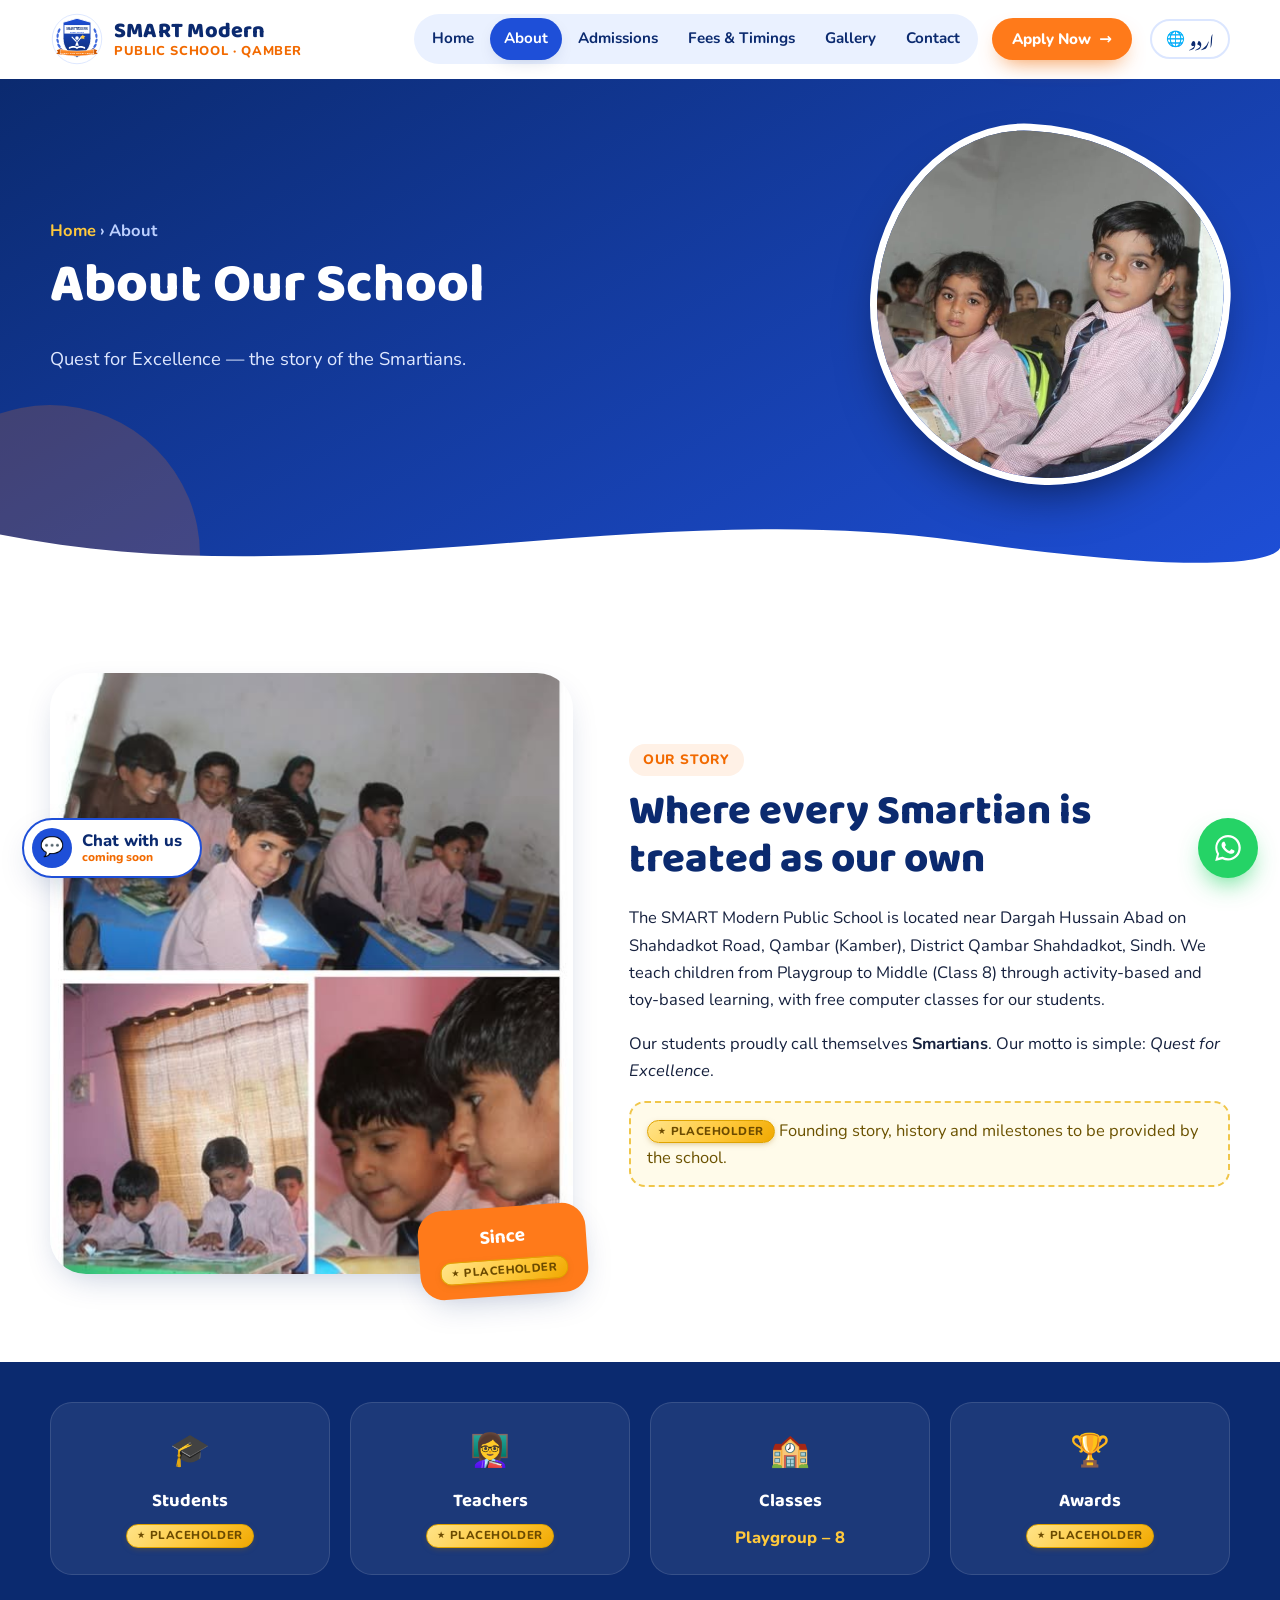
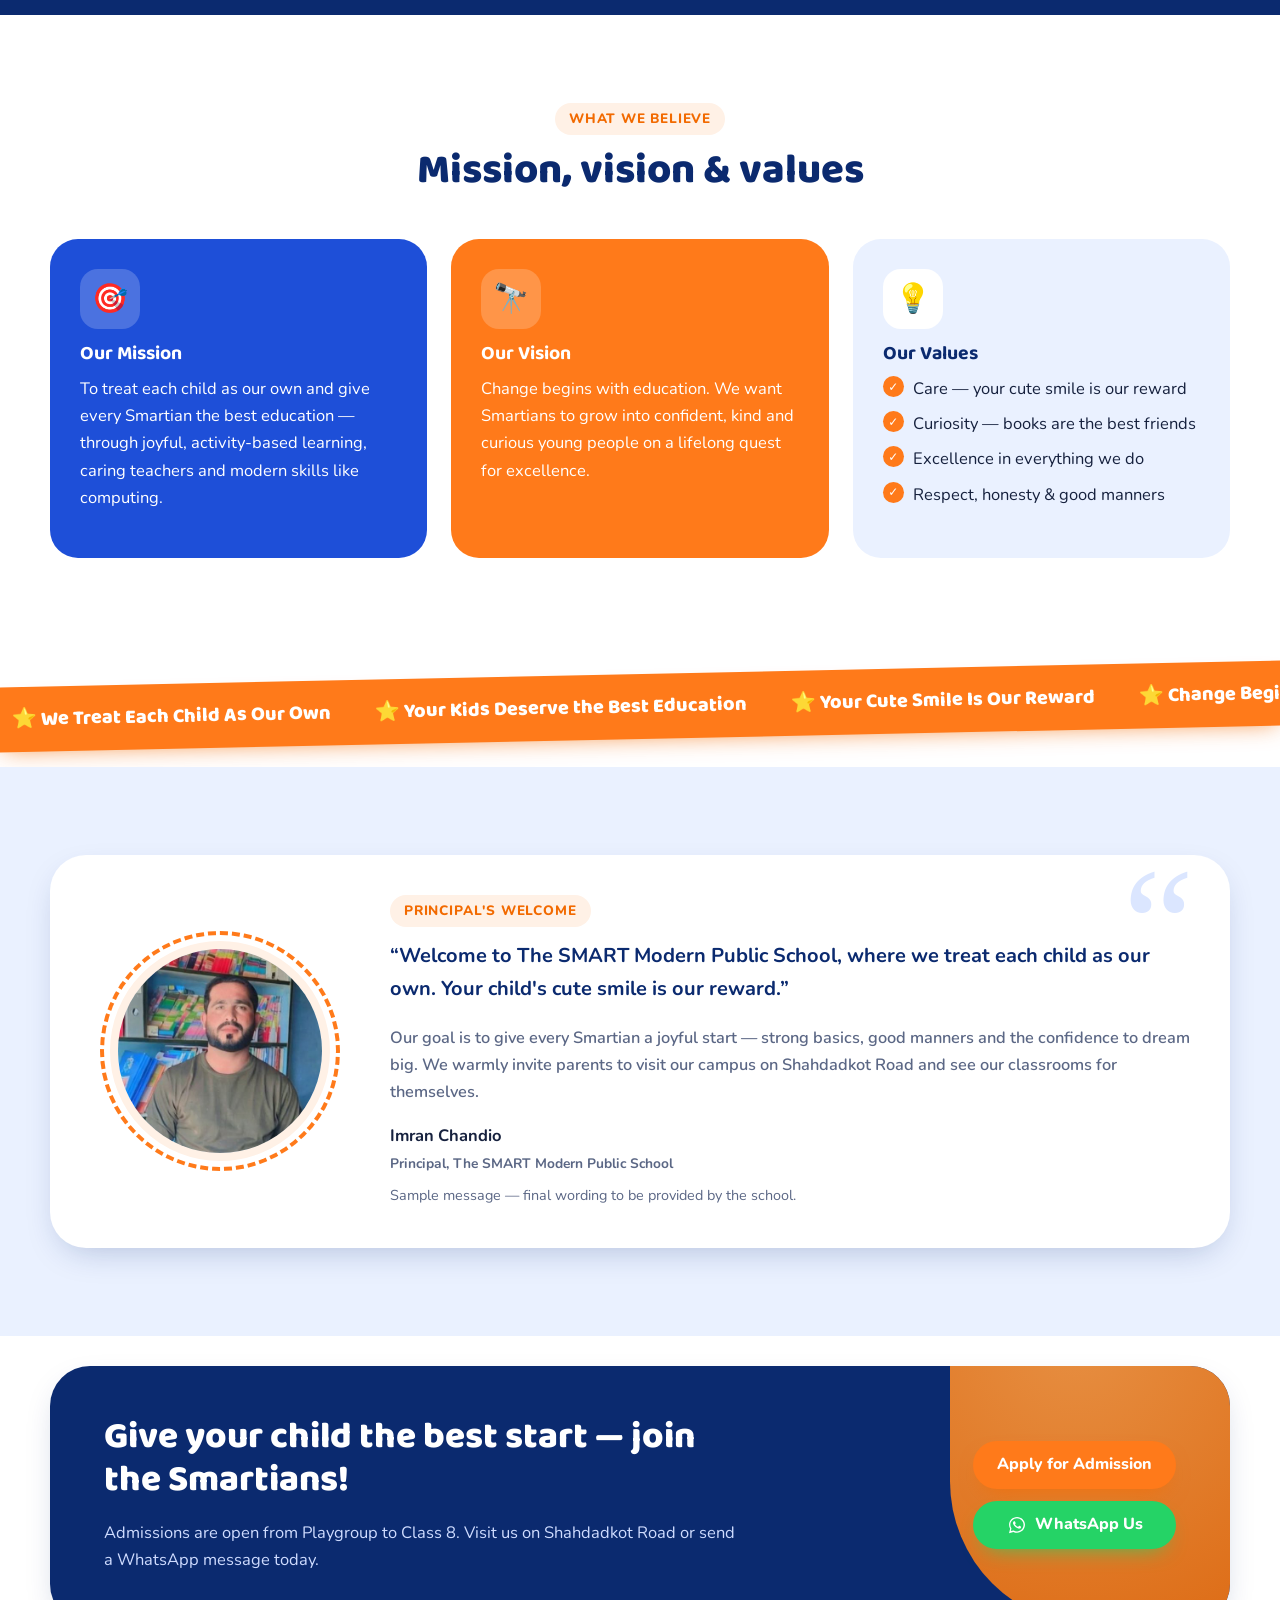
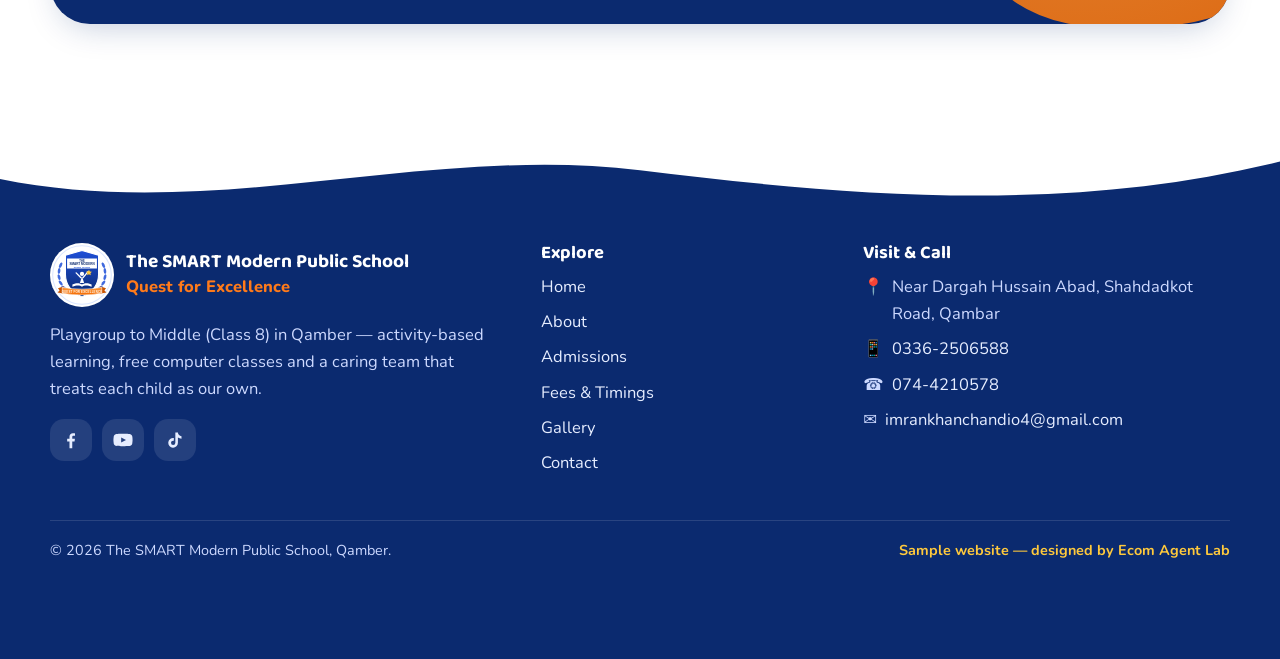
==== commit f035ce17: "Add principal Imran Chandio (name and photo)" ====
--- a/about.html
+++ b/about.html
@@ -67,12 +67,12 @@
 </div></section>
 <div class="marquee-band"><div class="marquee" aria-label="School slogans"><ul><li>⭐ <span data-i18n="sl.s1">We Treat Each Child As Our Own</span></li><li>⭐ <span data-i18n="sl.s2">Your Kids Deserve the Best Education</span></li><li>⭐ <span data-i18n="sl.s3">Your Cute Smile Is Our Reward</span></li><li>⭐ <span data-i18n="sl.s4">Change Begins with Education</span></li><li>⭐ <span data-i18n="sl.s5">Books Are the Best Friends</span></li></ul><ul aria-hidden="true"><li>⭐ <span data-i18n="sl.s1">We Treat Each Child As Our Own</span></li><li>⭐ <span data-i18n="sl.s2">Your Kids Deserve the Best Education</span></li><li>⭐ <span data-i18n="sl.s3">Your Cute Smile Is Our Reward</span></li><li>⭐ <span data-i18n="sl.s4">Change Begins with Education</span></li><li>⭐ <span data-i18n="sl.s5">Books Are the Best Friends</span></li></ul></div></div>
 <section class="sec sec-tint"><div class="wrap"><div class="principal-card">
-  <div class="pc-photo"><svg class="avatar" viewBox="0 0 120 120" role="img" aria-label="Principal photo placeholder"><circle cx="60" cy="60" r="60" fill="#dbe6ff"/><circle cx="60" cy="48" r="20" fill="#7d9be6"/><path d="M22 104c6-20 22-30 38-30s32 10 38 30" fill="#7d9be6"/></svg><span class="ph" data-i18n="ph">Placeholder</span></div>
+  <div class="pc-photo"><img class="avatar" src="assets/principal.jpg" alt="Imran Chandio, Principal of The SMART Modern Public School" width="220" height="220" loading="lazy"></div>
   <div class="pc-body">
     <span class="eyebrow"><span data-i18n="pr.eb">Principal's Welcome</span></span>
-    <blockquote><p><span data-i18n="pr.q">“Welcome to The SMART Modern Public School, where we treat each child as our own. Your child's cute smile is our reward.”</span></p><p><span data-i18n="pr.m2">[Principal's full message to parents will appear here — vision for Smartians, approach to teaching, and an invitation to visit the campus.]</span></p></blockquote>
-    <p class="pc-name"><strong><span data-i18n="pr.name">Principal's Name</span></strong> <span class="ph" data-i18n="ph">Placeholder</span><br><small><span data-i18n="pr.role">Principal, The SMART Modern Public School</span></small></p>
-    <p class="note"><span data-i18n="pr.note">Message wording, name and photo to be provided by the school.</span></p>
+    <blockquote><p><span data-i18n="pr.q">“Welcome to The SMART Modern Public School, where we treat each child as our own. Your child's cute smile is our reward.”</span></p><p><span data-i18n="pr.m2">Our goal is to give every Smartian a joyful start — strong basics, good manners and the confidence to dream big. We warmly invite parents to visit our campus on Shahdadkot Road and see our classrooms for themselves.</span></p></blockquote>
+    <p class="pc-name"><strong><span data-i18n="pr.name">Imran Chandio</span></strong><br><small><span data-i18n="pr.role">Principal, The SMART Modern Public School</span></small></p>
+    <p class="note"><span data-i18n="pr.note">Sample message — final wording to be provided by the school.</span></p>
   </div>
 </div></div></section>
 <section class="cta"><div class="wrap"><div class="cta-box">
--- a/styles.css
+++ b/styles.css
@@ -194,9 +194,9 @@
 .principal-card{display:grid;grid-template-columns:260px 1fr;gap:40px;align-items:center;background:#fff;border-radius:36px;padding:40px;box-shadow:var(--shadow);position:relative}
 .principal-card::before{content:"“";position:absolute;inset-inline-end:36px;top:-10px;font-family:Georgia,serif;font-size:10rem;color:var(--sky-2);line-height:1}
 .pc-photo{position:relative;display:flex;flex-direction:column;align-items:center;gap:12px}
-.avatar{width:220px;height:220px;border-radius:50%;border:8px solid var(--orange-soft);outline:4px dashed var(--orange);outline-offset:6px}
+.avatar{width:220px;height:220px;border-radius:50%;object-fit:cover;object-position:center 30%;background:var(--sky);border:8px solid var(--orange-soft);outline:4px dashed var(--orange);outline-offset:6px}
 .pc-body blockquote{margin:0 0 14px;font-size:1.25rem;color:var(--navy);font-weight:700;position:relative}
-.pc-body blockquote p:last-child{font-weight:600;font-size:1.02rem;color:var(--muted)}
+.pc-body blockquote p+p{font-weight:600;font-size:1.02rem;color:var(--muted)}
 .pc-name{margin-bottom:8px}
 .pc-name small{color:var(--muted);font-weight:700}
 
